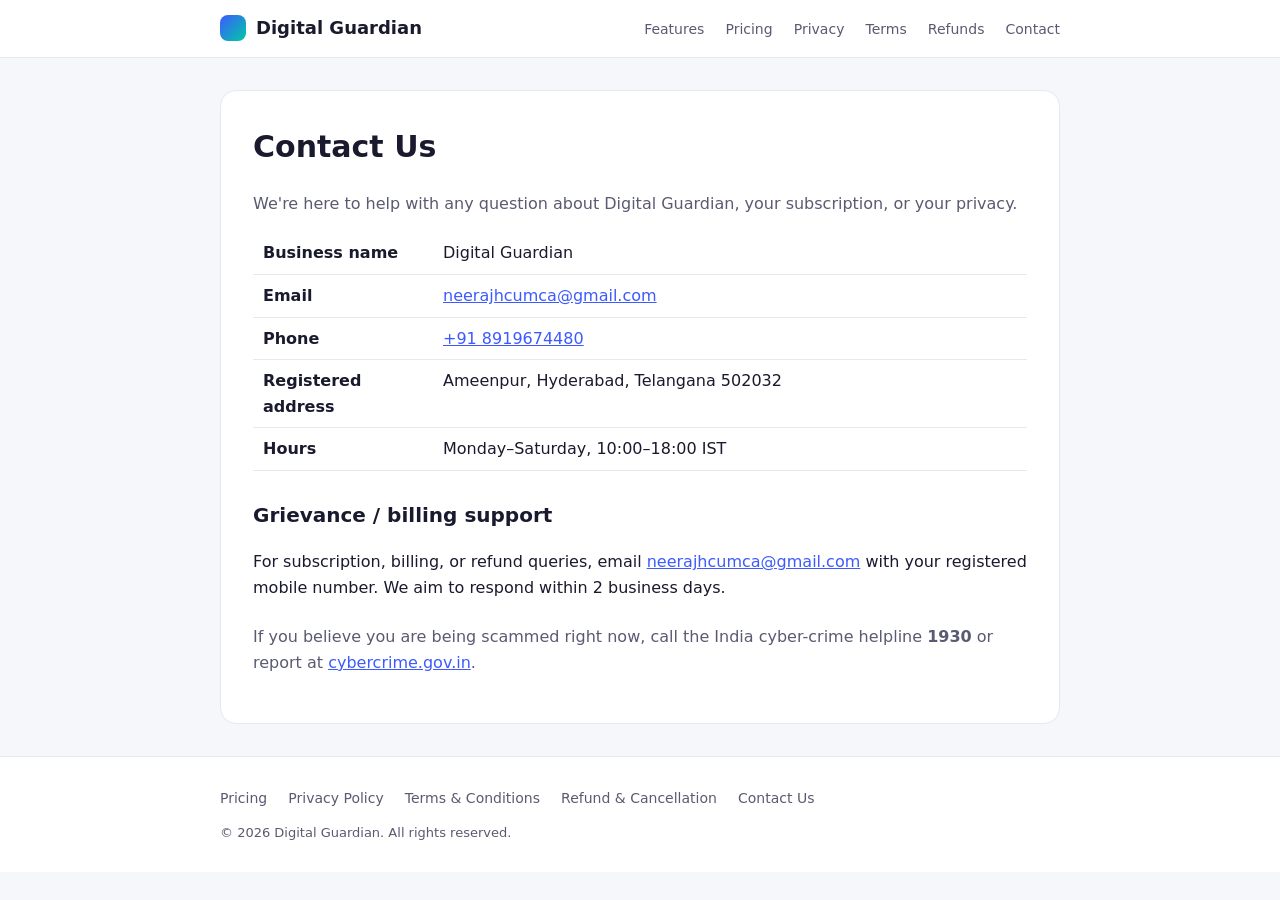
==== contact.html @ ddc05018 "Digital Guardian verification website for Razorpay activation Static site with all six sections Razo" ====
<!DOCTYPE html>
<html lang="en">
<head>
  <meta charset="UTF-8" />
  <meta name="viewport" content="width=device-width, initial-scale=1.0" />
  <title>Contact Us — Digital Guardian</title>
  <link rel="stylesheet" href="styles.css" />
</head>
<body>
  <header>
    <nav>
      <a class="brand" href="index.html"><span class="dot"></span> Digital Guardian</a>
      <div class="links">
        <a href="index.html#features">Features</a>
        <a href="pricing.html">Pricing</a>
        <a href="privacy.html">Privacy</a>
        <a href="terms.html">Terms</a>
        <a href="refunds.html">Refunds</a>
        <a href="contact.html">Contact</a>
      </div>
    </nav>
  </header>

  <div class="container">
    <div class="legal">
      <h1>Contact Us</h1>
      <p class="muted">We're here to help with any question about Digital Guardian, your subscription, or your privacy.</p>

      <table class="facts">
        <tr><td>Business name</td><td>Digital Guardian</td></tr>
        <tr><td>Email</td><td><a href="mailto:neerajhcumca@gmail.com">neerajhcumca@gmail.com</a></td></tr>
        <tr><td>Phone</td><td><a href="tel:+918919674480">+91 8919674480</a></td></tr>
        <tr><td>Registered address</td><td>Ameenpur, Hyderabad, Telangana 502032</td></tr>
        <tr><td>Hours</td><td>Monday–Saturday, 10:00–18:00 IST</td></tr>
      </table>

      <h2>Grievance / billing support</h2>
      <p>For subscription, billing, or refund queries, email <a href="mailto:neerajhcumca@gmail.com">neerajhcumca@gmail.com</a> with your registered mobile number. We aim to respond within 2 business days.</p>

      <p class="muted" style="margin-top:24px">If you believe you are being scammed right now, call the India cyber-crime helpline <strong>1930</strong> or report at <a href="https://cybercrime.gov.in">cybercrime.gov.in</a>.</p>
    </div>
  </div>

  <footer>
    <div class="container">
      <div class="links">
        <a href="pricing.html">Pricing</a>
        <a href="privacy.html">Privacy Policy</a>
        <a href="terms.html">Terms &amp; Conditions</a>
        <a href="refunds.html">Refund &amp; Cancellation</a>
        <a href="contact.html">Contact Us</a>
      </div>
      <div class="copy">© 2026 Digital Guardian. All rights reserved.</div>
    </div>
  </footer>
</body>
</html>
---- styles.css ----
:root {
  --indigo: #3D5AFE;
  --indigo-dark: #1A237E;
  --teal: #00C9A7;
  --ink: #1A1A2E;
  --muted: #5A5A72;
  --bg: #F6F7FB;
  --card: #FFFFFF;
  --border: #E6E8F0;
  --radius: 16px;
}
* { box-sizing: border-box; }
body {
  margin: 0;
  font-family: -apple-system, "Segoe UI", Roboto, "Noto Sans", system-ui, sans-serif;
  color: var(--ink);
  background: var(--bg);
  line-height: 1.6;
}
a { color: var(--indigo); }
.container { max-width: 880px; margin: 0 auto; padding: 0 20px; }

/* Header / nav */
header {
  background: var(--card);
  border-bottom: 1px solid var(--border);
  position: sticky; top: 0; z-index: 10;
}
nav {
  display: flex; align-items: center; justify-content: space-between;
  padding: 14px 20px; max-width: 880px; margin: 0 auto; flex-wrap: wrap; gap: 8px;
}
.brand { display: flex; align-items: center; gap: 10px; font-weight: 700; font-size: 18px; color: var(--ink); text-decoration: none; }
.brand .dot { width: 26px; height: 26px; border-radius: 8px; background: linear-gradient(135deg, var(--indigo), var(--teal)); display: inline-block; }
nav .links a { color: var(--muted); text-decoration: none; margin-left: 16px; font-size: 14px; font-weight: 500; }
nav .links a:hover { color: var(--indigo); }

/* Hero */
.hero { background: linear-gradient(135deg, var(--indigo-dark), var(--indigo)); color: #fff; padding: 64px 0 56px; }
.hero h1 { font-size: 38px; margin: 0 0 12px; line-height: 1.2; }
.hero p { font-size: 19px; opacity: 0.92; margin: 0 0 24px; max-width: 620px; }
.btn { display: inline-block; background: var(--teal); color: #03241d; font-weight: 700; padding: 13px 24px; border-radius: 999px; text-decoration: none; }
.btn.secondary { background: rgba(255,255,255,0.14); color: #fff; margin-left: 8px; }

/* Sections */
section { padding: 48px 0; }
h2 { font-size: 26px; margin: 0 0 18px; }
h3 { font-size: 18px; margin: 26px 0 8px; }
.grid { display: grid; grid-template-columns: repeat(auto-fit, minmax(220px, 1fr)); gap: 16px; }
.card { background: var(--card); border: 1px solid var(--border); border-radius: var(--radius); padding: 22px; }
.card h3 { margin-top: 0; }
.muted { color: var(--muted); }

/* Pricing */
.plans { display: grid; grid-template-columns: repeat(auto-fit, minmax(240px, 1fr)); gap: 16px; }
.plan { background: var(--card); border: 2px solid var(--border); border-radius: var(--radius); padding: 26px; text-align: center; }
.plan.best { border-color: var(--indigo); position: relative; }
.plan .price { font-size: 34px; font-weight: 800; margin: 8px 0 2px; }
.plan .per { color: var(--muted); font-size: 14px; }
.tag { position: absolute; top: -12px; left: 50%; transform: translateX(-50%); background: var(--indigo); color: #fff; font-size: 12px; font-weight: 700; padding: 4px 12px; border-radius: 999px; }

/* Legal pages */
.legal { background: var(--card); border: 1px solid var(--border); border-radius: var(--radius); padding: 32px; margin: 32px 0; }
.legal h1 { font-size: 30px; margin-top: 0; }
.legal h2 { font-size: 20px; margin-top: 28px; }
.legal .updated { color: var(--muted); font-size: 14px; margin-bottom: 24px; }
.placeholder { background: #FFF4D6; border-radius: 4px; padding: 1px 6px; font-weight: 600; }
table.facts { width: 100%; border-collapse: collapse; }
table.facts td { padding: 8px 10px; border-bottom: 1px solid var(--border); vertical-align: top; }
table.facts td:first-child { font-weight: 600; width: 180px; }

/* Footer */
footer { border-top: 1px solid var(--border); background: var(--card); padding: 28px 0; margin-top: 32px; }
footer .links a { color: var(--muted); text-decoration: none; margin-right: 16px; font-size: 14px; }
footer .copy { color: var(--muted); font-size: 13px; margin-top: 12px; }
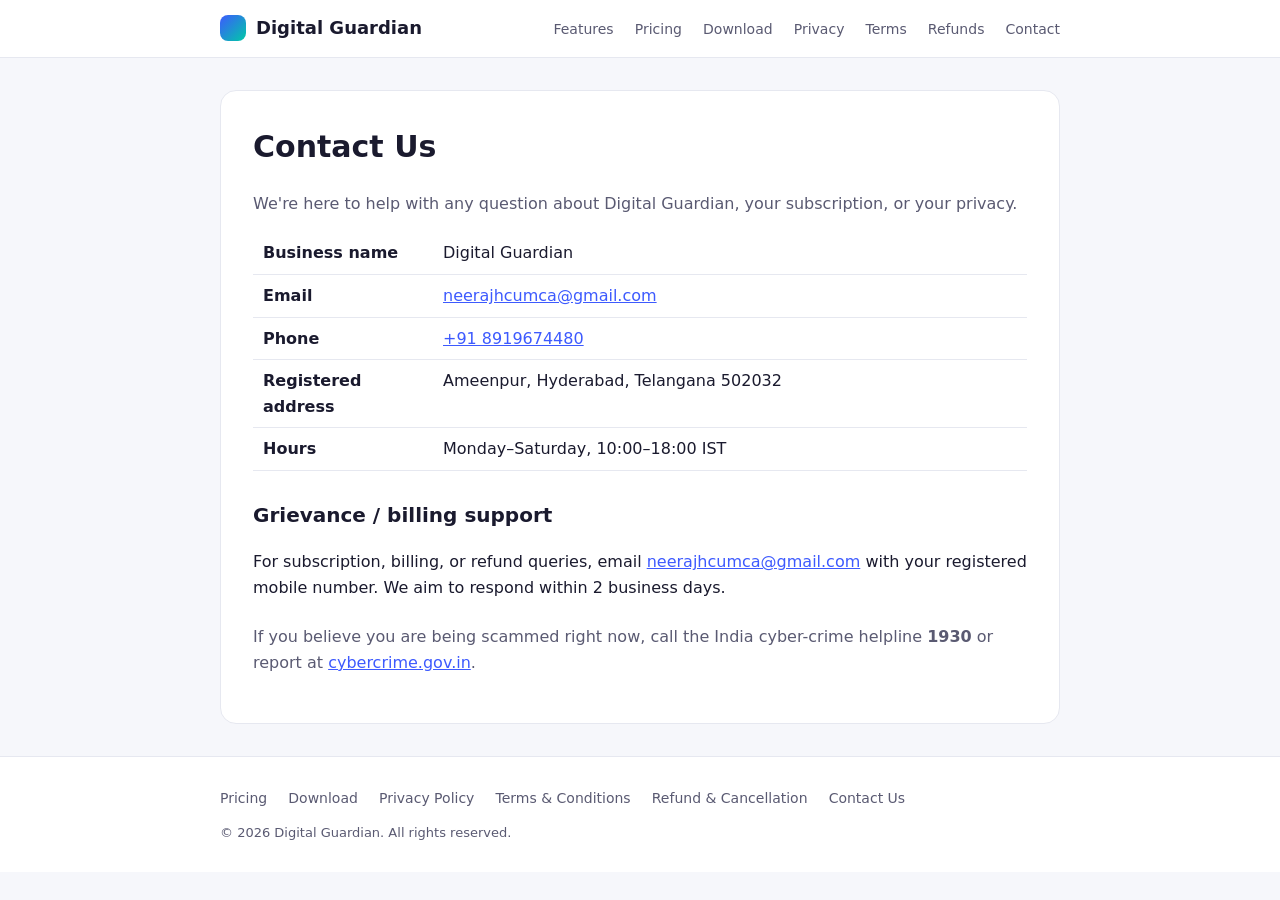
==== commit 04356c00: "Add Download page + nav/footer links; hero CTA now points to the beta download Co-Authored-By: Claud" ====
--- a/contact.html
+++ b/contact.html
@@ -13,6 +13,7 @@
       <div class="links">
         <a href="index.html#features">Features</a>
         <a href="pricing.html">Pricing</a>
+        <a href="download.html">Download</a>
         <a href="privacy.html">Privacy</a>
         <a href="terms.html">Terms</a>
         <a href="refunds.html">Refunds</a>
@@ -45,6 +46,7 @@
     <div class="container">
       <div class="links">
         <a href="pricing.html">Pricing</a>
+        <a href="download.html">Download</a>
         <a href="privacy.html">Privacy Policy</a>
         <a href="terms.html">Terms &amp; Conditions</a>
         <a href="refunds.html">Refund &amp; Cancellation</a>
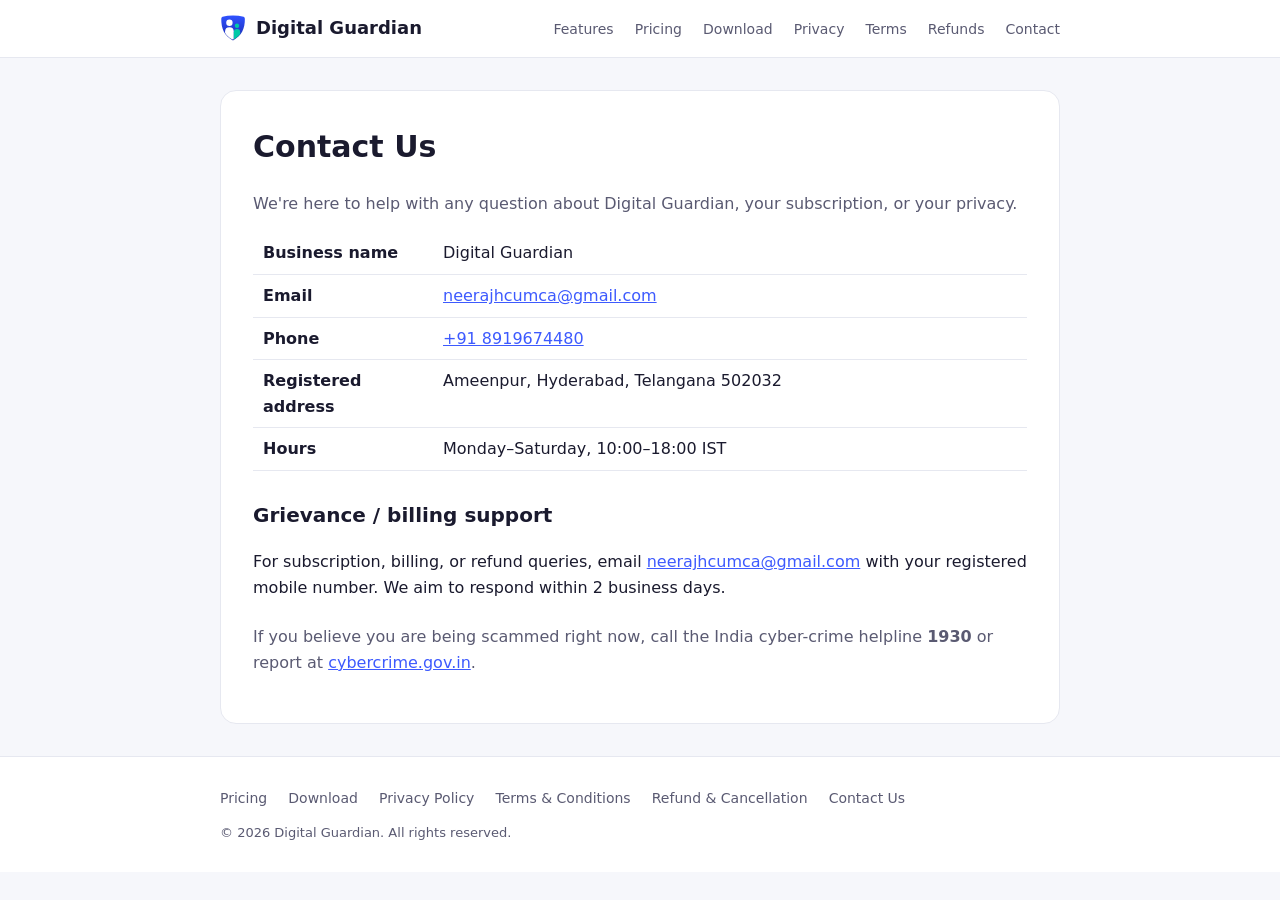
==== commit 4b6cdd53: "New 'Guardian Embrace' logo: SVG mark in nav + favicon on all pages Co-Authored-By: Claude Fable 5 <" ====
--- a/contact.html
+++ b/contact.html
@@ -4,12 +4,13 @@
   <meta charset="UTF-8" />
   <meta name="viewport" content="width=device-width, initial-scale=1.0" />
   <title>Contact Us — Digital Guardian</title>
+  <link rel="icon" type="image/png" href="favicon.png" />
   <link rel="stylesheet" href="styles.css" />
 </head>
 <body>
   <header>
     <nav>
-      <a class="brand" href="index.html"><span class="dot"></span> Digital Guardian</a>
+      <a class="brand" href="index.html"><img class="mark" src="logo.svg" alt="" width="26" height="26"/> Digital Guardian</a>
       <div class="links">
         <a href="index.html#features">Features</a>
         <a href="pricing.html">Pricing</a>
--- a/styles.css
+++ b/styles.css
@@ -32,6 +32,7 @@
 }
 .brand { display: flex; align-items: center; gap: 10px; font-weight: 700; font-size: 18px; color: var(--ink); text-decoration: none; }
 .brand .dot { width: 26px; height: 26px; border-radius: 8px; background: linear-gradient(135deg, var(--indigo), var(--teal)); display: inline-block; }
+.brand .mark { width: 26px; height: 26px; display: inline-block; }
 nav .links a { color: var(--muted); text-decoration: none; margin-left: 16px; font-size: 14px; font-weight: 500; }
 nav .links a:hover { color: var(--indigo); }
 
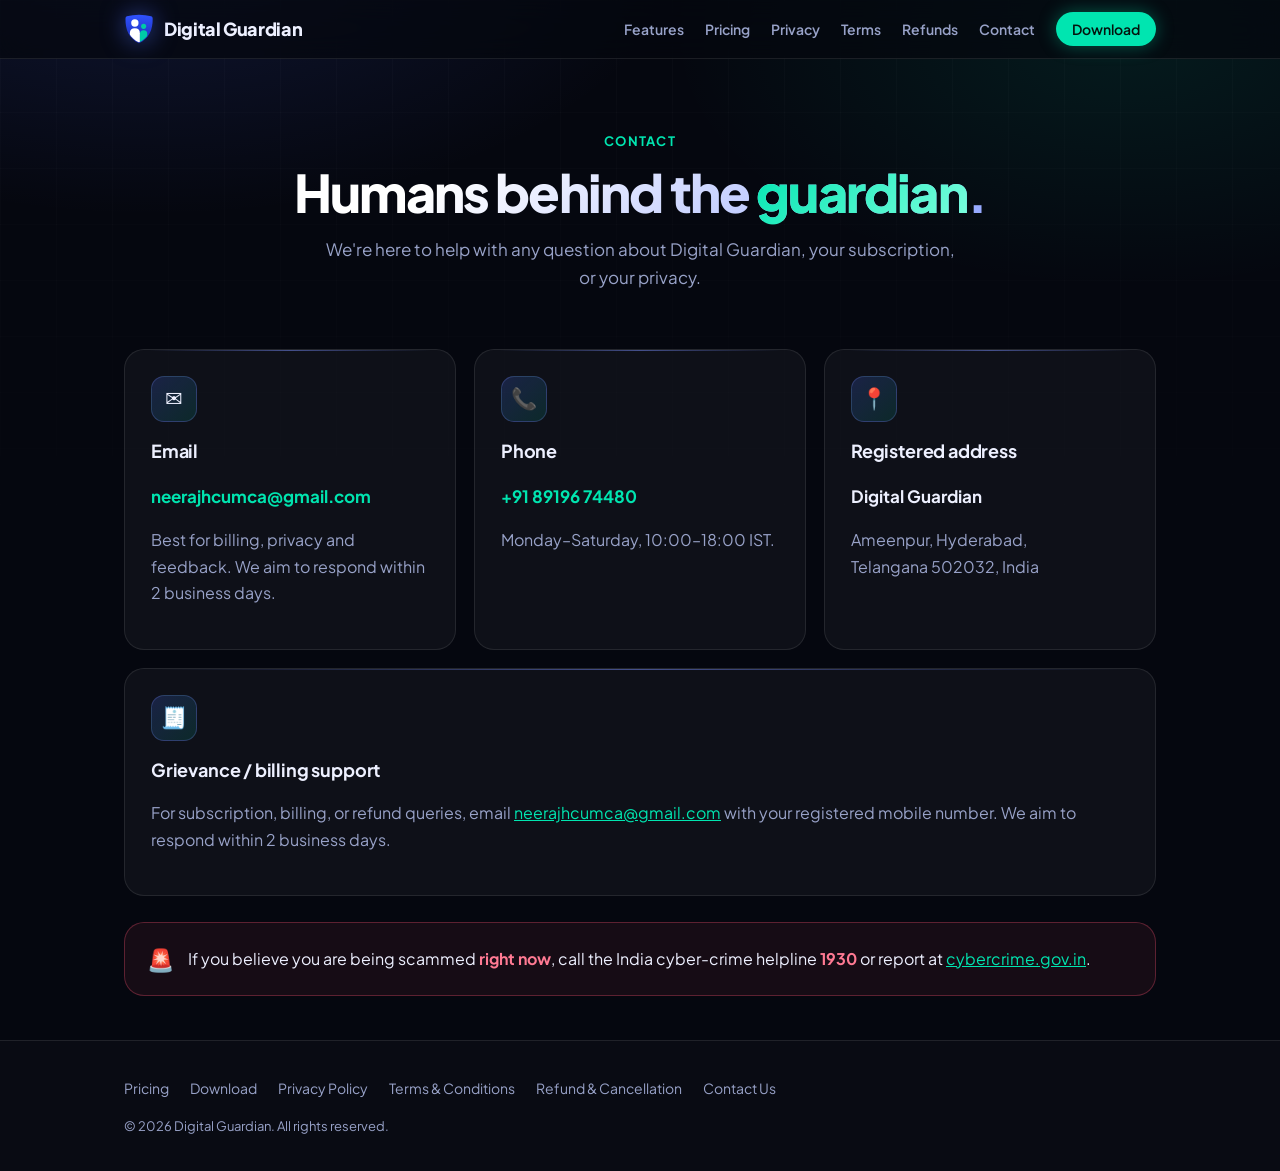
==== commit 09cb6cb0: "Futuristic pass on all pages: sub-page heroes, glass cards, centered section heads, direct APK downl" ====
--- a/contact.html
+++ b/contact.html
@@ -10,38 +10,60 @@
 <body>
   <header>
     <nav>
-      <a class="brand" href="index.html"><img class="mark" src="logo.svg" alt="" width="26" height="26"/> Digital Guardian</a>
+      <a class="brand" href="index.html"><img class="mark" src="logo.svg" alt="" width="30" height="30"/> Digital Guardian</a>
       <div class="links">
         <a href="index.html#features">Features</a>
         <a href="pricing.html">Pricing</a>
-        <a href="download.html">Download</a>
         <a href="privacy.html">Privacy</a>
         <a href="terms.html">Terms</a>
         <a href="refunds.html">Refunds</a>
         <a href="contact.html">Contact</a>
+        <a class="cta" href="download.html">Download</a>
       </div>
     </nav>
   </header>
 
-  <div class="container">
-    <div class="legal">
-      <h1>Contact Us</h1>
-      <p class="muted">We're here to help with any question about Digital Guardian, your subscription, or your privacy.</p>
-
-      <table class="facts">
-        <tr><td>Business name</td><td>Digital Guardian</td></tr>
-        <tr><td>Email</td><td><a href="mailto:neerajhcumca@gmail.com">neerajhcumca@gmail.com</a></td></tr>
-        <tr><td>Phone</td><td><a href="tel:+918919674480">+91 8919674480</a></td></tr>
-        <tr><td>Registered address</td><td>Ameenpur, Hyderabad, Telangana 502032</td></tr>
-        <tr><td>Hours</td><td>Monday–Saturday, 10:00–18:00 IST</td></tr>
-      </table>
-
-      <h2>Grievance / billing support</h2>
-      <p>For subscription, billing, or refund queries, email <a href="mailto:neerajhcumca@gmail.com">neerajhcumca@gmail.com</a> with your registered mobile number. We aim to respond within 2 business days.</p>
-
-      <p class="muted" style="margin-top:24px">If you believe you are being scammed right now, call the India cyber-crime helpline <strong>1930</strong> or report at <a href="https://cybercrime.gov.in">cybercrime.gov.in</a>.</p>
+  <div class="page-hero">
+    <div class="container">
+      <p class="kicker">Contact</p>
+      <h1>Humans behind the <span class="accent">guardian</span>.</h1>
+      <p class="lede">We're here to help with any question about Digital Guardian, your subscription, or your privacy.</p>
     </div>
   </div>
+
+  <section class="container" style="padding-top: 40px;">
+    <div class="contact-grid">
+      <div class="card" data-reveal>
+        <div class="icon">✉️</div>
+        <h3>Email</h3>
+        <p class="big"><a href="mailto:neerajhcumca@gmail.com">neerajhcumca@gmail.com</a></p>
+        <p class="muted">Best for billing, privacy and feedback. We aim to respond within 2 business days.</p>
+      </div>
+      <div class="card" data-reveal>
+        <div class="icon">📞</div>
+        <h3>Phone</h3>
+        <p class="big"><a href="tel:+918919674480">+91 89196 74480</a></p>
+        <p class="muted">Monday–Saturday, 10:00–18:00 IST.</p>
+      </div>
+      <div class="card" data-reveal>
+        <div class="icon">📍</div>
+        <h3>Registered address</h3>
+        <p class="big">Digital Guardian</p>
+        <p class="muted">Ameenpur, Hyderabad,<br/>Telangana 502032, India</p>
+      </div>
+    </div>
+
+    <div class="card" style="margin-top: 18px;" data-reveal>
+      <div class="icon">🧾</div>
+      <h3>Grievance / billing support</h3>
+      <p class="muted">For subscription, billing, or refund queries, email <a href="mailto:neerajhcumca@gmail.com">neerajhcumca@gmail.com</a> with your registered mobile number. We aim to respond within 2 business days.</p>
+    </div>
+
+    <div class="sos-band" data-reveal>
+      <span class="ico">🚨</span>
+      <p style="margin:0">If you believe you are being scammed <strong>right now</strong>, call the India cyber-crime helpline <strong>1930</strong> or report at <a href="https://cybercrime.gov.in">cybercrime.gov.in</a>.</p>
+    </div>
+  </section>
 
   <footer>
     <div class="container">
@@ -56,5 +78,7 @@
       <div class="copy">© 2026 Digital Guardian. All rights reserved.</div>
     </div>
   </footer>
+
+  <script src="site.js" defer></script>
 </body>
 </html>
--- a/styles.css
+++ b/styles.css
@@ -1,76 +1,300 @@
+/* Digital Guardian — next-gen security design system (dark) */
+@import url('https://fonts.googleapis.com/css2?family=Plus+Jakarta+Sans:wght@400;500;600;700;800&display=swap');
+
 :root {
-  --indigo: #3D5AFE;
-  --indigo-dark: #1A237E;
-  --teal: #00C9A7;
-  --ink: #1A1A2E;
-  --muted: #5A5A72;
-  --bg: #F6F7FB;
-  --card: #FFFFFF;
-  --border: #E6E8F0;
-  --radius: 16px;
-}
+  --indigo: #4D6BFF;
+  --indigo-deep: #2540D9;
+  --teal: #00E5B0;
+  --danger: #FF5470;
+  --amber: #FFC24D;
+  --bg: #05070F;
+  --bg-2: #090D1C;
+  --ink: #EDF0FF;
+  --muted: #98A2C8;
+  --surface: rgba(255, 255, 255, 0.04);
+  --surface-2: rgba(255, 255, 255, 0.07);
+  --border: rgba(255, 255, 255, 0.09);
+  --radius: 20px;
+}
+
 * { box-sizing: border-box; }
+html { scroll-behavior: smooth; }
 body {
   margin: 0;
-  font-family: -apple-system, "Segoe UI", Roboto, "Noto Sans", system-ui, sans-serif;
+  font-family: "Plus Jakarta Sans", -apple-system, "Segoe UI", Roboto, "Noto Sans", system-ui, sans-serif;
   color: var(--ink);
   background: var(--bg);
-  line-height: 1.6;
-}
-a { color: var(--indigo); }
-.container { max-width: 880px; margin: 0 auto; padding: 0 20px; }
+  line-height: 1.65;
+  -webkit-font-smoothing: antialiased;
+}
+a { color: var(--teal); }
+.container { max-width: 1080px; margin: 0 auto; padding: 0 24px; }
+
+/* Ambient background: faint grid + glow fields */
+body::before {
+  content: "";
+  position: fixed; inset: 0; z-index: -2; pointer-events: none;
+  background:
+    radial-gradient(900px 480px at 12% -8%, rgba(77, 107, 255, 0.16), transparent 60%),
+    radial-gradient(760px 420px at 88% 4%, rgba(0, 229, 176, 0.09), transparent 60%),
+    var(--bg);
+}
+body::after {
+  content: "";
+  position: fixed; inset: 0; z-index: -1; pointer-events: none;
+  background-image:
+    linear-gradient(rgba(255,255,255,0.025) 1px, transparent 1px),
+    linear-gradient(90deg, rgba(255,255,255,0.025) 1px, transparent 1px);
+  background-size: 56px 56px;
+  mask-image: linear-gradient(to bottom, rgba(0,0,0,0.9), transparent 70%);
+  -webkit-mask-image: linear-gradient(to bottom, rgba(0,0,0,0.9), transparent 70%);
+}
 
 /* Header / nav */
 header {
-  background: var(--card);
+  position: sticky; top: 0; z-index: 50;
+  background: rgba(5, 7, 15, 0.72);
+  backdrop-filter: blur(14px);
+  -webkit-backdrop-filter: blur(14px);
   border-bottom: 1px solid var(--border);
-  position: sticky; top: 0; z-index: 10;
 }
 nav {
   display: flex; align-items: center; justify-content: space-between;
-  padding: 14px 20px; max-width: 880px; margin: 0 auto; flex-wrap: wrap; gap: 8px;
-}
-.brand { display: flex; align-items: center; gap: 10px; font-weight: 700; font-size: 18px; color: var(--ink); text-decoration: none; }
-.brand .dot { width: 26px; height: 26px; border-radius: 8px; background: linear-gradient(135deg, var(--indigo), var(--teal)); display: inline-block; }
-.brand .mark { width: 26px; height: 26px; display: inline-block; }
-nav .links a { color: var(--muted); text-decoration: none; margin-left: 16px; font-size: 14px; font-weight: 500; }
-nav .links a:hover { color: var(--indigo); }
+  padding: 14px 24px; max-width: 1080px; margin: 0 auto; flex-wrap: wrap; gap: 8px;
+}
+.brand { display: flex; align-items: center; gap: 10px; font-weight: 800; font-size: 18px; color: var(--ink); text-decoration: none; letter-spacing: -0.02em; }
+.brand .mark { width: 30px; height: 30px; display: inline-block; filter: drop-shadow(0 0 12px rgba(77,107,255,0.55)); }
+nav .links a { color: var(--muted); text-decoration: none; margin-left: 18px; font-size: 14px; font-weight: 600; transition: color .2s; }
+nav .links a:hover { color: var(--ink); }
+nav .links a.cta {
+  color: #04130D; background: var(--teal); padding: 8px 16px; border-radius: 999px;
+  box-shadow: 0 0 18px rgba(0, 229, 176, 0.35);
+}
+nav .links a.cta:hover { color: #04130D; filter: brightness(1.08); }
 
 /* Hero */
-.hero { background: linear-gradient(135deg, var(--indigo-dark), var(--indigo)); color: #fff; padding: 64px 0 56px; }
-.hero h1 { font-size: 38px; margin: 0 0 12px; line-height: 1.2; }
-.hero p { font-size: 19px; opacity: 0.92; margin: 0 0 24px; max-width: 620px; }
-.btn { display: inline-block; background: var(--teal); color: #03241d; font-weight: 700; padding: 13px 24px; border-radius: 999px; text-decoration: none; }
-.btn.secondary { background: rgba(255,255,255,0.14); color: #fff; margin-left: 8px; }
+.hero { position: relative; padding: 88px 0 72px; overflow: hidden; }
+.hero .container { display: grid; grid-template-columns: 1.15fr 0.85fr; gap: 48px; align-items: center; }
+.eyebrow {
+  display: inline-flex; align-items: center; gap: 8px;
+  font-size: 13px; font-weight: 700; letter-spacing: 0.08em; text-transform: uppercase;
+  color: var(--teal); background: rgba(0, 229, 176, 0.08);
+  border: 1px solid rgba(0, 229, 176, 0.25);
+  padding: 6px 14px; border-radius: 999px; margin-bottom: 22px;
+}
+.eyebrow .pulse {
+  width: 8px; height: 8px; border-radius: 50%; background: var(--teal);
+  box-shadow: 0 0 0 0 rgba(0, 229, 176, 0.6); animation: pulse 2s infinite;
+}
+@keyframes pulse {
+  0% { box-shadow: 0 0 0 0 rgba(0, 229, 176, 0.55); }
+  70% { box-shadow: 0 0 0 10px rgba(0, 229, 176, 0); }
+  100% { box-shadow: 0 0 0 0 rgba(0, 229, 176, 0); }
+}
+.hero h1 {
+  font-size: clamp(38px, 5.4vw, 60px);
+  line-height: 1.06; margin: 0 0 20px; letter-spacing: -0.035em; font-weight: 800;
+  background: linear-gradient(135deg, #FFFFFF 30%, #A9B8FF 75%, #6E8BFF);
+  -webkit-background-clip: text; background-clip: text; color: transparent;
+}
+.hero h1 .accent { background: linear-gradient(135deg, var(--teal), #7CFFDE); -webkit-background-clip: text; background-clip: text; color: transparent; }
+.hero p { font-size: 18px; color: var(--muted); margin: 0 0 30px; max-width: 540px; }
+.btn {
+  display: inline-block; background: linear-gradient(135deg, var(--teal), #00C9A7);
+  color: #04130D; font-weight: 800; padding: 15px 30px; border-radius: 999px; text-decoration: none;
+  box-shadow: 0 0 28px rgba(0, 229, 176, 0.35), 0 10px 30px rgba(0, 0, 0, 0.4);
+  transition: transform .18s ease, box-shadow .18s ease;
+}
+.btn:hover { transform: translateY(-2px); box-shadow: 0 0 40px rgba(0, 229, 176, 0.5), 0 14px 34px rgba(0,0,0,0.5); }
+.btn.secondary {
+  background: var(--surface-2); color: var(--ink); margin-left: 12px;
+  border: 1px solid var(--border); box-shadow: none;
+}
+.btn.secondary:hover { box-shadow: 0 0 24px rgba(77, 107, 255, 0.25); }
+
+/* Hero visual: floating live-defence cards around the glowing mark */
+.defence { position: relative; min-height: 420px; }
+.defence .halo {
+  position: absolute; inset: 0; margin: auto; width: 340px; height: 340px; border-radius: 50%;
+  background: radial-gradient(circle, rgba(77,107,255,0.35), rgba(77,107,255,0.06) 55%, transparent 70%);
+  filter: blur(6px);
+  animation: halo 6s ease-in-out infinite;
+}
+@keyframes halo { 0%,100% { transform: scale(1); opacity: .9; } 50% { transform: scale(1.08); opacity: 1; } }
+.defence .shield-img {
+  position: absolute; inset: 0; margin: auto; width: 210px; height: 210px;
+  filter: drop-shadow(0 18px 44px rgba(37, 64, 217, 0.55));
+  animation: floaty 7s ease-in-out infinite;
+}
+.defence .ring {
+  position: absolute; inset: 0; margin: auto; border-radius: 50%;
+  border: 1px dashed rgba(122, 143, 255, 0.28);
+  animation: spin 40s linear infinite;
+}
+.defence .ring.r1 { width: 300px; height: 300px; }
+.defence .ring.r2 { width: 400px; height: 400px; animation-duration: 70s; animation-direction: reverse; border-color: rgba(0, 229, 176, 0.16); }
+@keyframes spin { to { transform: rotate(360deg); } }
+@keyframes floaty { 0%,100% { transform: translateY(0); } 50% { transform: translateY(-12px); } }
+
+.alert-card {
+  position: absolute; display: flex; gap: 10px; align-items: flex-start;
+  background: rgba(13, 18, 38, 0.9); border: 1px solid var(--border);
+  border-radius: 14px; padding: 12px 16px; min-width: 218px;
+  box-shadow: 0 18px 40px rgba(0, 0, 0, 0.5);
+  backdrop-filter: blur(8px); -webkit-backdrop-filter: blur(8px);
+}
+.alert-card .t { font-size: 13px; font-weight: 700; margin: 0; }
+.alert-card .s { font-size: 12px; color: var(--muted); margin: 2px 0 0; }
+.alert-card .ico {
+  width: 34px; height: 34px; border-radius: 10px; flex: none;
+  display: flex; align-items: center; justify-content: center; font-size: 16px;
+}
+.alert-card.blocked { top: 4%; left: -4%; animation: floaty 6s ease-in-out infinite; }
+.alert-card.blocked .ico { background: rgba(255, 84, 112, 0.15); }
+.alert-card.blocked .t { color: #FF7A93; }
+.alert-card.safe { bottom: 6%; left: 2%; animation: floaty 8s ease-in-out 1.2s infinite; }
+.alert-card.safe .ico { background: rgba(0, 229, 176, 0.14); }
+.alert-card.safe .t { color: var(--teal); }
+.alert-card.family { top: 34%; right: -6%; animation: floaty 7s ease-in-out 0.6s infinite; }
+.alert-card.family .ico { background: rgba(77, 107, 255, 0.16); }
+.alert-card.family .t { color: #90A4FF; }
+
+/* Stat strip */
+.stats { border-top: 1px solid var(--border); border-bottom: 1px solid var(--border); background: var(--surface); }
+.stats .container { display: grid; grid-template-columns: repeat(auto-fit, minmax(190px, 1fr)); gap: 12px; padding-top: 26px; padding-bottom: 26px; }
+.stat { text-align: center; }
+.stat .n { font-size: 24px; font-weight: 800; letter-spacing: -0.02em; }
+.stat .n .hl { color: var(--teal); }
+.stat .l { font-size: 13px; color: var(--muted); margin-top: 2px; }
 
 /* Sections */
-section { padding: 48px 0; }
-h2 { font-size: 26px; margin: 0 0 18px; }
-h3 { font-size: 18px; margin: 26px 0 8px; }
-.grid { display: grid; grid-template-columns: repeat(auto-fit, minmax(220px, 1fr)); gap: 16px; }
-.card { background: var(--card); border: 1px solid var(--border); border-radius: var(--radius); padding: 22px; }
-.card h3 { margin-top: 0; }
+section { padding: 76px 0; }
+.kicker { color: var(--teal); font-size: 13px; font-weight: 700; letter-spacing: 0.1em; text-transform: uppercase; margin: 0 0 10px; }
+h2 { font-size: clamp(28px, 3.4vw, 38px); margin: 0 0 14px; letter-spacing: -0.03em; line-height: 1.15; font-weight: 800; }
+.lede { color: var(--muted); font-size: 17px; max-width: 640px; margin: 0 0 40px; }
+h3 { font-size: 18px; margin: 26px 0 8px; letter-spacing: -0.01em; }
+
+.grid { display: grid; grid-template-columns: repeat(auto-fit, minmax(280px, 1fr)); gap: 18px; }
+.card {
+  position: relative; background: var(--surface); border: 1px solid var(--border);
+  border-radius: var(--radius); padding: 26px; overflow: hidden;
+  transition: transform .2s ease, border-color .2s ease, background .2s ease;
+}
+.card:hover { transform: translateY(-4px); border-color: rgba(122, 143, 255, 0.4); background: var(--surface-2); }
+.card::before {
+  content: ""; position: absolute; top: 0; left: 24px; right: 24px; height: 1px;
+  background: linear-gradient(90deg, transparent, rgba(122, 143, 255, 0.5), transparent);
+}
+.card h3 { margin-top: 14px; }
+.card .icon {
+  width: 46px; height: 46px; border-radius: 13px;
+  display: flex; align-items: center; justify-content: center;
+  background: linear-gradient(135deg, rgba(77,107,255,0.2), rgba(0,229,176,0.12));
+  border: 1px solid rgba(122, 143, 255, 0.25);
+  font-size: 21px;
+}
 .muted { color: var(--muted); }
 
 /* Pricing */
-.plans { display: grid; grid-template-columns: repeat(auto-fit, minmax(240px, 1fr)); gap: 16px; }
-.plan { background: var(--card); border: 2px solid var(--border); border-radius: var(--radius); padding: 26px; text-align: center; }
-.plan.best { border-color: var(--indigo); position: relative; }
-.plan .price { font-size: 34px; font-weight: 800; margin: 8px 0 2px; }
+.plans { display: grid; grid-template-columns: repeat(auto-fit, minmax(250px, 1fr)); gap: 18px; }
+.plan {
+  position: relative; background: var(--surface); border: 1px solid var(--border);
+  border-radius: var(--radius); padding: 30px; text-align: center;
+  transition: transform .2s ease, border-color .2s;
+}
+.plan:hover { transform: translateY(-4px); }
+.plan.best {
+  border-color: transparent; background:
+    linear-gradient(var(--bg-2), var(--bg-2)) padding-box,
+    linear-gradient(135deg, var(--indigo), var(--teal)) border-box;
+  border: 1.5px solid transparent;
+  box-shadow: 0 0 44px rgba(77, 107, 255, 0.22);
+}
+.plan .price { font-size: 40px; font-weight: 800; margin: 10px 0 2px; letter-spacing: -0.03em; }
 .plan .per { color: var(--muted); font-size: 14px; }
-.tag { position: absolute; top: -12px; left: 50%; transform: translateX(-50%); background: var(--indigo); color: #fff; font-size: 12px; font-weight: 700; padding: 4px 12px; border-radius: 999px; }
+.tag {
+  position: absolute; top: -13px; left: 50%; transform: translateX(-50%);
+  background: linear-gradient(135deg, var(--indigo), var(--teal));
+  color: #fff; font-size: 12px; font-weight: 800; padding: 5px 14px; border-radius: 999px;
+  box-shadow: 0 6px 18px rgba(0,0,0,0.4);
+}
+
+/* CTA band */
+.cta-band {
+  border-radius: 26px; padding: 56px 30px; text-align: center; position: relative; overflow: hidden;
+  background:
+    radial-gradient(560px 260px at 50% -30%, rgba(77, 107, 255, 0.4), transparent 70%),
+    var(--bg-2);
+  border: 1px solid var(--border);
+}
+.cta-band h2 { margin-bottom: 10px; }
+.cta-band p { color: var(--muted); margin: 0 0 26px; }
 
 /* Legal pages */
-.legal { background: var(--card); border: 1px solid var(--border); border-radius: var(--radius); padding: 32px; margin: 32px 0; }
-.legal h1 { font-size: 30px; margin-top: 0; }
+.legal {
+  background: var(--surface); border: 1px solid var(--border);
+  border-radius: var(--radius); padding: 36px; margin: 40px 0;
+}
+.legal h1 { font-size: 32px; margin-top: 0; letter-spacing: -0.02em; }
 .legal h2 { font-size: 20px; margin-top: 28px; }
 .legal .updated { color: var(--muted); font-size: 14px; margin-bottom: 24px; }
-.placeholder { background: #FFF4D6; border-radius: 4px; padding: 1px 6px; font-weight: 600; }
+.placeholder { background: rgba(255, 194, 77, 0.15); color: var(--amber); border-radius: 4px; padding: 1px 6px; font-weight: 600; }
 table.facts { width: 100%; border-collapse: collapse; }
-table.facts td { padding: 8px 10px; border-bottom: 1px solid var(--border); vertical-align: top; }
-table.facts td:first-child { font-weight: 600; width: 180px; }
+table.facts td { padding: 9px 10px; border-bottom: 1px solid var(--border); vertical-align: top; }
+table.facts td:first-child { font-weight: 700; width: 190px; }
+
+/* Centered section headers */
+.sec-head { text-align: center; }
+.sec-head .lede { margin-left: auto; margin-right: auto; }
+
+/* Sub-page hero */
+.page-hero { position: relative; padding: 72px 0 8px; text-align: center; }
+.page-hero h1 {
+  font-size: clamp(34px, 4.6vw, 52px); margin: 0 0 14px; letter-spacing: -0.035em;
+  line-height: 1.08; font-weight: 800;
+  background: linear-gradient(135deg, #FFFFFF 30%, #A9B8FF 75%, #6E8BFF);
+  -webkit-background-clip: text; background-clip: text; color: transparent;
+}
+.page-hero h1 .accent { background: linear-gradient(135deg, var(--teal), #7CFFDE); -webkit-background-clip: text; background-clip: text; color: transparent; }
+.page-hero .lede { margin: 0 auto 10px; }
+.page-hero .kicker { margin-bottom: 12px; }
+.dl-meta { color: var(--muted); font-size: 13px; margin-top: 14px; }
+.dl-meta .sep { margin: 0 8px; opacity: .5; }
+
+/* Contact cards */
+.contact-grid { display: grid; grid-template-columns: repeat(auto-fit, minmax(230px, 1fr)); gap: 18px; }
+.contact-grid .card { text-align: left; }
+.contact-grid .card a { text-decoration: none; }
+.contact-grid .card .big { font-size: 17px; font-weight: 700; color: var(--ink); word-break: break-all; }
+
+/* Emergency band */
+.sos-band {
+  display: flex; gap: 14px; align-items: center; margin-top: 26px;
+  background: rgba(255, 84, 112, 0.07); border: 1px solid rgba(255, 84, 112, 0.3);
+  border-radius: var(--radius); padding: 18px 22px;
+}
+.sos-band .ico { font-size: 22px; }
+.sos-band strong { color: #FF7A93; }
+
+/* Reveal on scroll */
+[data-reveal] { opacity: 0; transform: translateY(22px); transition: opacity .6s ease, transform .6s ease; }
+[data-reveal].in { opacity: 1; transform: none; }
+@media (prefers-reduced-motion: reduce) {
+  *, *::before, *::after { animation: none !important; transition: none !important; }
+  [data-reveal] { opacity: 1; transform: none; }
+}
 
 /* Footer */
-footer { border-top: 1px solid var(--border); background: var(--card); padding: 28px 0; margin-top: 32px; }
-footer .links a { color: var(--muted); text-decoration: none; margin-right: 16px; font-size: 14px; }
-footer .copy { color: var(--muted); font-size: 13px; margin-top: 12px; }
+footer { border-top: 1px solid var(--border); background: rgba(255,255,255,0.02); padding: 34px 0; margin-top: 44px; }
+footer .links a { color: var(--muted); text-decoration: none; margin-right: 18px; font-size: 14px; }
+footer .links a:hover { color: var(--ink); }
+footer .copy { color: var(--muted); font-size: 13px; margin-top: 14px; }
+
+/* Responsive */
+@media (max-width: 860px) {
+  .hero .container { grid-template-columns: 1fr; }
+  .defence { min-height: 400px; margin-top: 8px; }
+  .alert-card.blocked { left: 0; }
+  .alert-card.family { right: 0; }
+  .btn.secondary { margin-left: 0; margin-top: 12px; }
+}
